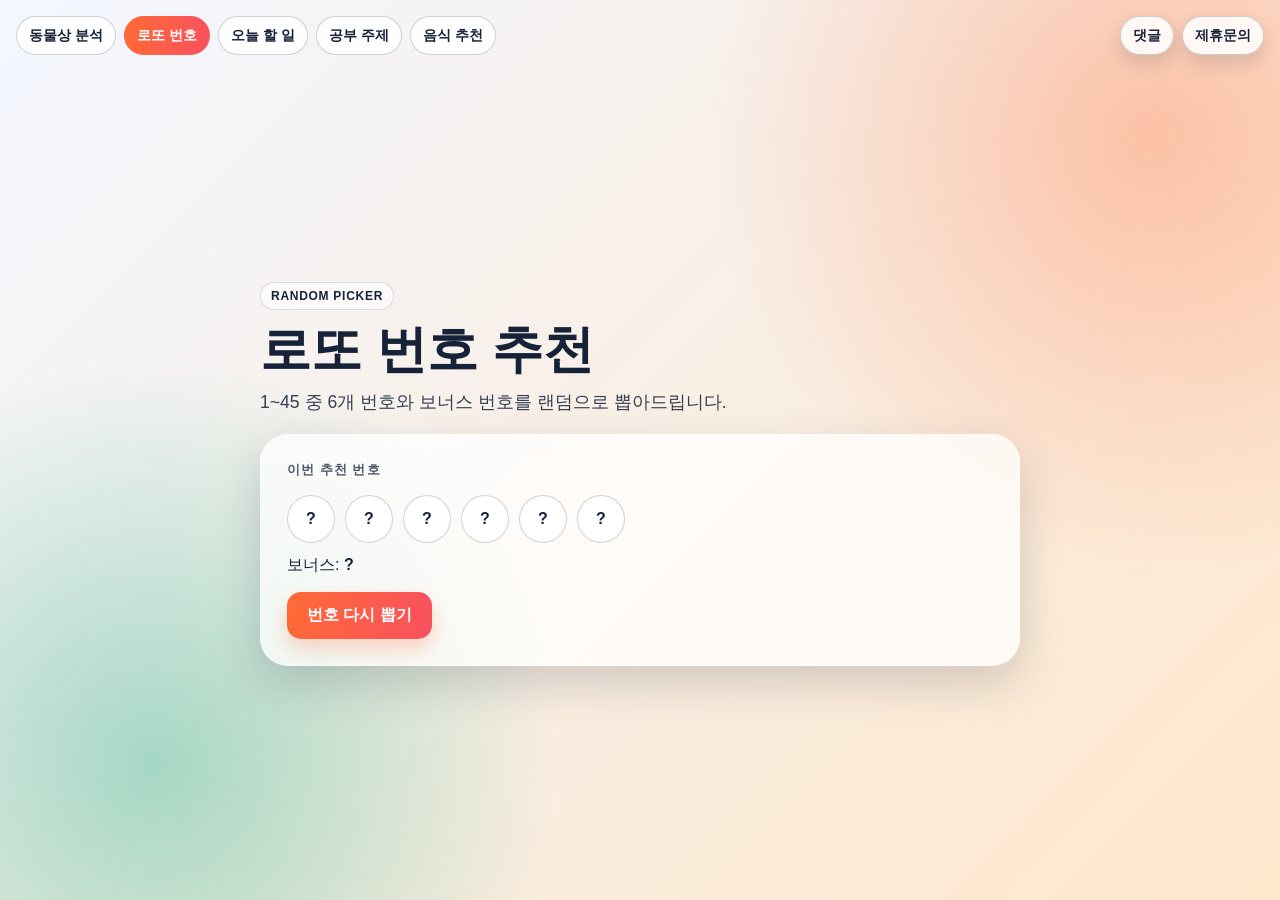
==== index.html @ 951d2eaa "Add Google AdSense site-wide integration" ====
<!doctype html>
<html lang="ko">
<head>
  <meta charset="UTF-8" />
  <meta name="viewport" content="width=device-width, initial-scale=1.0" />
  <title>랜덤 추천 - 로또 번호</title>
  <meta name="description" content="랜덤 로또 번호 추천" />
  <meta name="google-adsense-account" content="ca-pub-5048682590613548" />
  <script async src="https://pagead2.googlesyndication.com/pagead/js/adsbygoogle.js?client=ca-pub-5048682590613548" crossorigin="anonymous"></script>
  <link rel="preconnect" href="https://fonts.googleapis.com" />
  <link rel="preconnect" href="https://fonts.gstatic.com" crossorigin />
  <link href="https://fonts.googleapis.com/css2?family=Black+Han+Sans&family=SUIT:wght@400;600;700;800&display=swap" rel="stylesheet" />
  <link href="/style.css" rel="stylesheet" />
</head>
<body>
  <nav class="top-nav" aria-label="추천 페이지 이동">
    <a class="nav-link" href="/animal-face.html">동물상 분석</a>
    <a class="nav-link active" href="/">로또 번호</a>
    <a class="nav-link" href="/activity.html">오늘 할 일</a>
    <a class="nav-link" href="/study.html">공부 주제</a>
    <a class="nav-link" href="/lunch.html">음식 추천</a>
  </nav>

  <div class="action-fabs">
    <a class="top-fab comments-fab" href="/comments.html">댓글</a>
    <a class="top-fab partner-fab" href="/partner.html">제휴문의</a>
  </div>

  <main class="app">
    <header class="hero">
      <p class="badge">RANDOM PICKER</p>
      <h1>로또 번호 추천</h1>
      <p class="subtitle">1~45 중 6개 번호와 보너스 번호를 랜덤으로 뽑아드립니다.</p>
    </header>

    <section class="card" aria-live="polite">
      <p class="label">이번 추천 번호</p>
      <div id="lotto-result" class="lotto-balls">
        <span class="lotto-ball">?</span>
        <span class="lotto-ball">?</span>
        <span class="lotto-ball">?</span>
        <span class="lotto-ball">?</span>
        <span class="lotto-ball">?</span>
        <span class="lotto-ball">?</span>
      </div>
      <p class="bonus-line">보너스: <strong id="lotto-bonus">?</strong></p>
      <button id="lotto-button" type="button">번호 다시 뽑기</button>
    </section>
  </main>

  <script defer type="text/javascript" src="/main.js"></script>
</body>
</html>
---- style.css ----
:root {
  --bg-a: #f3f7ff;
  --bg-b: #ffe7cb;
  --ink: #152238;
  --accent: #ff6b35;
  --accent-2: #06a77d;
  --card: rgba(255, 255, 255, 0.74);
  --shadow: 0 18px 46px rgba(21, 34, 56, 0.18);
}

* {
  box-sizing: border-box;
}

body {
  margin: 0;
  min-height: 100vh;
  font-family: "SUIT", "Apple SD Gothic Neo", "Noto Sans KR", sans-serif;
  color: var(--ink);
  background:
    radial-gradient(circle at 90% 15%, rgba(255, 107, 53, 0.34), transparent 32%),
    radial-gradient(circle at 12% 85%, rgba(6, 167, 125, 0.34), transparent 30%),
    linear-gradient(135deg, var(--bg-a), var(--bg-b));
  display: grid;
  place-items: center;
  padding: 72px 24px 24px;
}

.top-nav {
  position: fixed;
  top: 16px;
  left: 16px;
  z-index: 30;
  display: flex;
  gap: 8px;
  flex-wrap: wrap;
}

.nav-link {
  text-decoration: none;
  border-radius: 999px;
  border: 1px solid rgba(21, 34, 56, 0.2);
  background: rgba(255, 255, 255, 0.86);
  color: var(--ink);
  font-size: 0.88rem;
  font-weight: 800;
  padding: 9px 12px;
  transition: transform 120ms ease, background-color 120ms ease, color 120ms ease;
}

.nav-link:hover {
  transform: translateY(-1px);
}

.nav-link.active {
  background: linear-gradient(105deg, var(--accent), #f9505f);
  border-color: transparent;
  color: #fff;
}

.action-fabs {
  position: fixed;
  top: 16px;
  right: 16px;
  z-index: 30;
  display: flex;
  gap: 8px;
}

.top-fab {
  text-decoration: none;
  border-radius: 999px;
  border: 1px solid rgba(21, 34, 56, 0.2);
  background: rgba(255, 255, 255, 0.86);
  color: var(--ink);
  font-size: 0.88rem;
  font-weight: 800;
  padding: 9px 12px;
  box-shadow: 0 8px 18px rgba(21, 34, 56, 0.14);
}

.app {
  width: min(760px, 100%);
  animation: enter 520ms ease-out both;
}

.hero {
  margin-bottom: 20px;
}

.badge {
  display: inline-block;
  margin: 0 0 12px;
  padding: 6px 10px;
  border-radius: 999px;
  background: rgba(255, 255, 255, 0.62);
  border: 1px solid rgba(21, 34, 56, 0.15);
  font-size: 12px;
  font-weight: 800;
  letter-spacing: 0.06em;
}

h1 {
  margin: 0;
  line-height: 1.08;
  font-family: "SUIT", "Apple SD Gothic Neo", "Noto Sans KR", sans-serif;
  font-weight: 600;
  font-size: clamp(2rem, 7vw, 3.2rem);
}

.subtitle {
  margin: 12px 0 0;
  font-size: clamp(1rem, 1.9vw, 1.1rem);
  opacity: 0.85;
}

.card {
  backdrop-filter: blur(7px);
  background: var(--card);
  border: 1px solid rgba(255, 255, 255, 0.55);
  border-radius: 28px;
  box-shadow: var(--shadow);
  padding: 26px;
}

.label {
  margin: 0;
  font-size: 13px;
  font-weight: 800;
  letter-spacing: 0.08em;
  text-transform: uppercase;
  opacity: 0.74;
}

h2 {
  margin: 10px 0;
  font-size: clamp(1.6rem, 4vw, 2.2rem);
  line-height: 1.14;
}

.card p {
  margin: 0 0 16px;
}

button {
  border: 0;
  border-radius: 14px;
  padding: 13px 20px;
  font-size: 1rem;
  font-weight: 800;
  cursor: pointer;
  color: #fff;
  background: linear-gradient(105deg, var(--accent), #f9505f);
  transition: transform 120ms ease, filter 120ms ease;
  box-shadow: 0 10px 20px rgba(255, 107, 53, 0.28);
}

button:hover {
  transform: translateY(-1px);
  filter: saturate(1.05);
}

.lotto-balls {
  display: flex;
  flex-wrap: wrap;
  gap: 10px;
  margin: 12px 0;
}

.filters {
  display: flex;
  flex-wrap: wrap;
  gap: 8px;
  margin: 12px 0 10px;
}

.food-filter {
  border: 1px solid rgba(21, 34, 56, 0.2);
  background: rgba(255, 255, 255, 0.7);
  color: var(--ink);
  border-radius: 999px;
  padding: 8px 12px;
  font-size: 0.9rem;
  font-weight: 700;
  cursor: pointer;
  transition: transform 120ms ease, background-color 120ms ease, color 120ms ease;
}

.food-filter:hover {
  transform: translateY(-1px);
}

.food-filter.active {
  background: linear-gradient(105deg, var(--accent), #f9505f);
  border-color: transparent;
  color: #fff;
}

.lotto-ball {
  width: 48px;
  height: 48px;
  border-radius: 999px;
  display: grid;
  place-items: center;
  background: rgba(255, 255, 255, 0.92);
  border: 1px solid rgba(21, 34, 56, 0.2);
  font-weight: 800;
}

.bonus-line {
  margin-bottom: 16px;
  font-size: 1rem;
}

.contact-card {
  margin-top: 16px;
}

.contact-title {
  margin: 10px 0 16px;
  font-size: clamp(1.35rem, 2.5vw, 1.75rem);
}

#partner-form {
  display: grid;
  gap: 12px;
}

.form-grid {
  display: grid;
  grid-template-columns: repeat(2, minmax(0, 1fr));
  gap: 10px;
}

#partner-form label {
  display: grid;
  gap: 6px;
  font-size: 0.92rem;
  font-weight: 600;
}

#partner-form input,
#partner-form textarea {
  width: 100%;
  border: 1px solid rgba(21, 34, 56, 0.22);
  border-radius: 10px;
  padding: 10px 12px;
  font: inherit;
  background: rgba(255, 255, 255, 0.86);
  color: var(--ink);
}

#partner-form textarea {
  resize: vertical;
  min-height: 120px;
}

#partner-submit {
  background: linear-gradient(105deg, var(--accent-2), #0f9d79);
  box-shadow: 0 10px 20px rgba(6, 167, 125, 0.25);
}

#partner-submit:disabled {
  opacity: 0.7;
  cursor: wait;
}

.partner-status {
  margin: 2px 0 0;
  min-height: 1.2em;
  font-size: 0.92rem;
}

.animal-status {
  margin: 12px 0 14px;
  font-size: 0.95rem;
  opacity: 0.9;
}

#animal-file {
  display: block;
  margin-top: 8px;
  margin-bottom: 10px;
}

#animal-predict {
  margin-bottom: 0;
}

.preview-container {
  width: 260px;
  max-width: 100%;
  min-height: 260px;
  border-radius: 18px;
  overflow: hidden;
  border: 1px solid rgba(21, 34, 56, 0.2);
  background: rgba(255, 255, 255, 0.75);
  display: grid;
  place-items: center;
}

.preview-image {
  width: 100%;
  height: auto;
  display: block;
  object-fit: cover;
}

.preview-image:not([src]),
.preview-image[src=""] {
  display: none;
}

.prediction-list {
  margin-top: 14px;
  display: grid;
  gap: 8px;
}

.prediction-row {
  border-radius: 10px;
  border: 1px solid rgba(21, 34, 56, 0.18);
  background: rgba(255, 255, 255, 0.78);
  padding: 9px 10px;
}

.prediction-row.top {
  border-color: rgba(255, 107, 53, 0.5);
}

.prediction-text {
  font-size: 0.95rem;
  font-weight: 700;
  margin-bottom: 7px;
}

.prediction-bar {
  height: 10px;
  border-radius: 999px;
  background: rgba(21, 34, 56, 0.12);
  overflow: hidden;
}

.prediction-fill {
  height: 100%;
  width: 0;
  border-radius: inherit;
  background: linear-gradient(105deg, var(--accent), #f9505f);
  transition: width 220ms ease;
}

.prediction-row.top .prediction-fill {
  background: linear-gradient(105deg, var(--accent-2), #0f9d79);
}

@keyframes enter {
  from {
    opacity: 0;
    transform: translateY(14px);
  }
  to {
    opacity: 1;
    transform: translateY(0);
  }
}

@media (max-width: 700px) {
  body {
    padding: 78px 16px 16px;
  }

  .top-nav {
    top: 10px;
    left: 10px;
    gap: 6px;
  }

  .action-fabs {
    top: 10px;
    right: 10px;
  }

  .card {
    padding: 22px;
    border-radius: 22px;
  }

  button {
    width: 100%;
  }

  .form-grid {
    grid-template-columns: 1fr;
  }
}
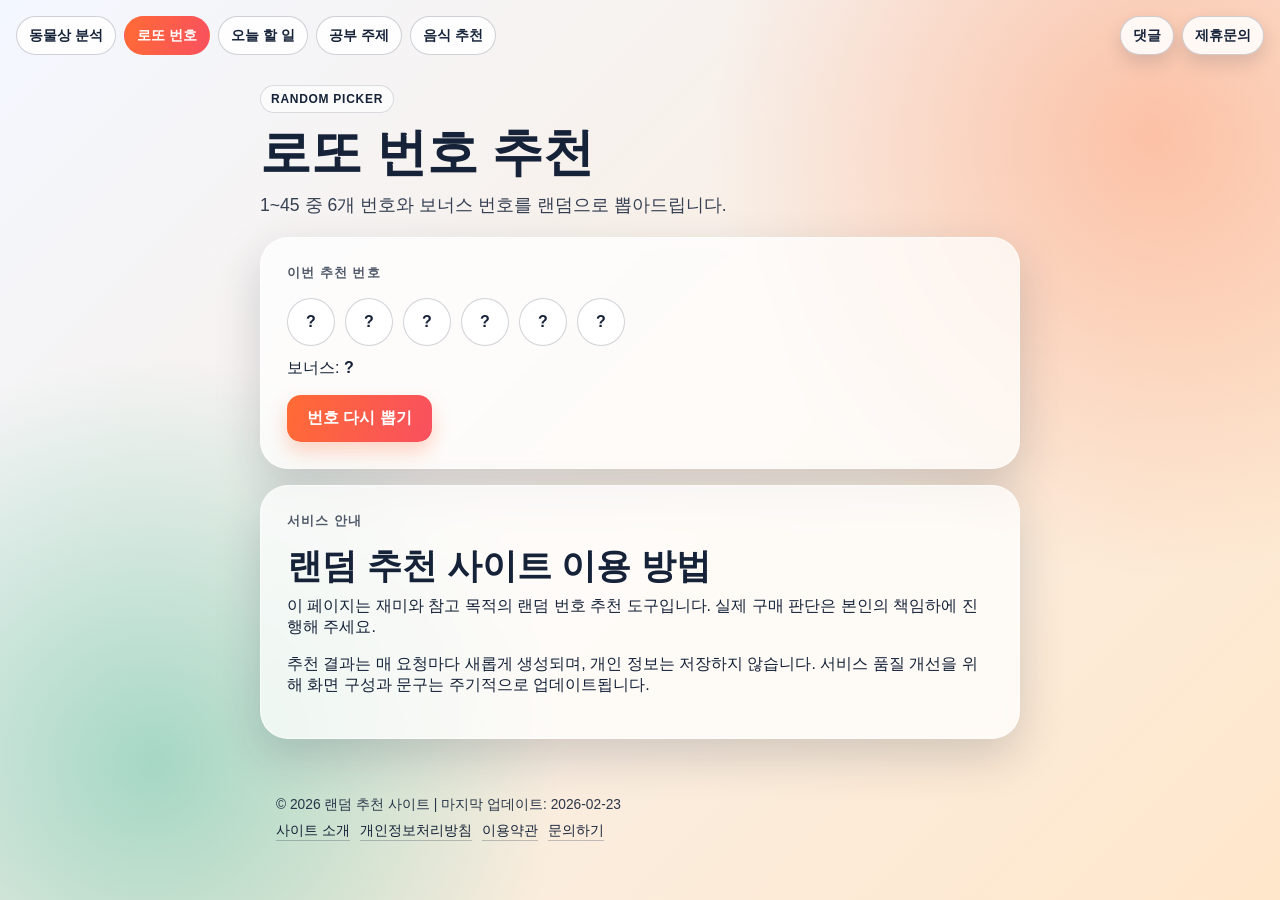
==== commit 1e53014b: "Strengthen site content and policy pages for AdSense review" ====
--- a/index.html
+++ b/index.html
@@ -46,7 +46,24 @@
       <p class="bonus-line">보너스: <strong id="lotto-bonus">?</strong></p>
       <button id="lotto-button" type="button">번호 다시 뽑기</button>
     </section>
+
+    <section class="card info-card">
+      <p class="label">서비스 안내</p>
+      <h2>랜덤 추천 사이트 이용 방법</h2>
+      <p>이 페이지는 재미와 참고 목적의 랜덤 번호 추천 도구입니다. 실제 구매 판단은 본인의 책임하에 진행해 주세요.</p>
+      <p>추천 결과는 매 요청마다 새롭게 생성되며, 개인 정보는 저장하지 않습니다. 서비스 품질 개선을 위해 화면 구성과 문구는 주기적으로 업데이트됩니다.</p>
+    </section>
   </main>
+
+  <footer class="site-footer">
+    <p>© 2026 랜덤 추천 사이트 | 마지막 업데이트: 2026-02-23</p>
+    <nav class="footer-links" aria-label="정책 페이지">
+      <a href="/about.html">사이트 소개</a>
+      <a href="/privacy.html">개인정보처리방침</a>
+      <a href="/terms.html">이용약관</a>
+      <a href="/partner.html">문의하기</a>
+    </nav>
+  </footer>
 
   <script defer type="text/javascript" src="/main.js"></script>
 </body>
--- a/style.css
+++ b/style.css
@@ -142,6 +142,10 @@
   margin: 0 0 16px;
 }
 
+.info-card {
+  margin-top: 16px;
+}
+
 button {
   border: 0;
   border-radius: 14px;
@@ -353,6 +357,30 @@
   background: linear-gradient(105deg, var(--accent-2), #0f9d79);
 }
 
+.site-footer {
+  width: min(760px, 100%);
+  margin-top: 16px;
+  padding: 14px 16px 22px;
+  color: rgba(21, 34, 56, 0.9);
+  font-size: 0.86rem;
+}
+
+.site-footer p {
+  margin: 0 0 8px;
+}
+
+.footer-links {
+  display: flex;
+  flex-wrap: wrap;
+  gap: 10px;
+}
+
+.footer-links a {
+  color: var(--ink);
+  text-decoration: none;
+  border-bottom: 1px solid rgba(21, 34, 56, 0.25);
+}
+
 @keyframes enter {
   from {
     opacity: 0;
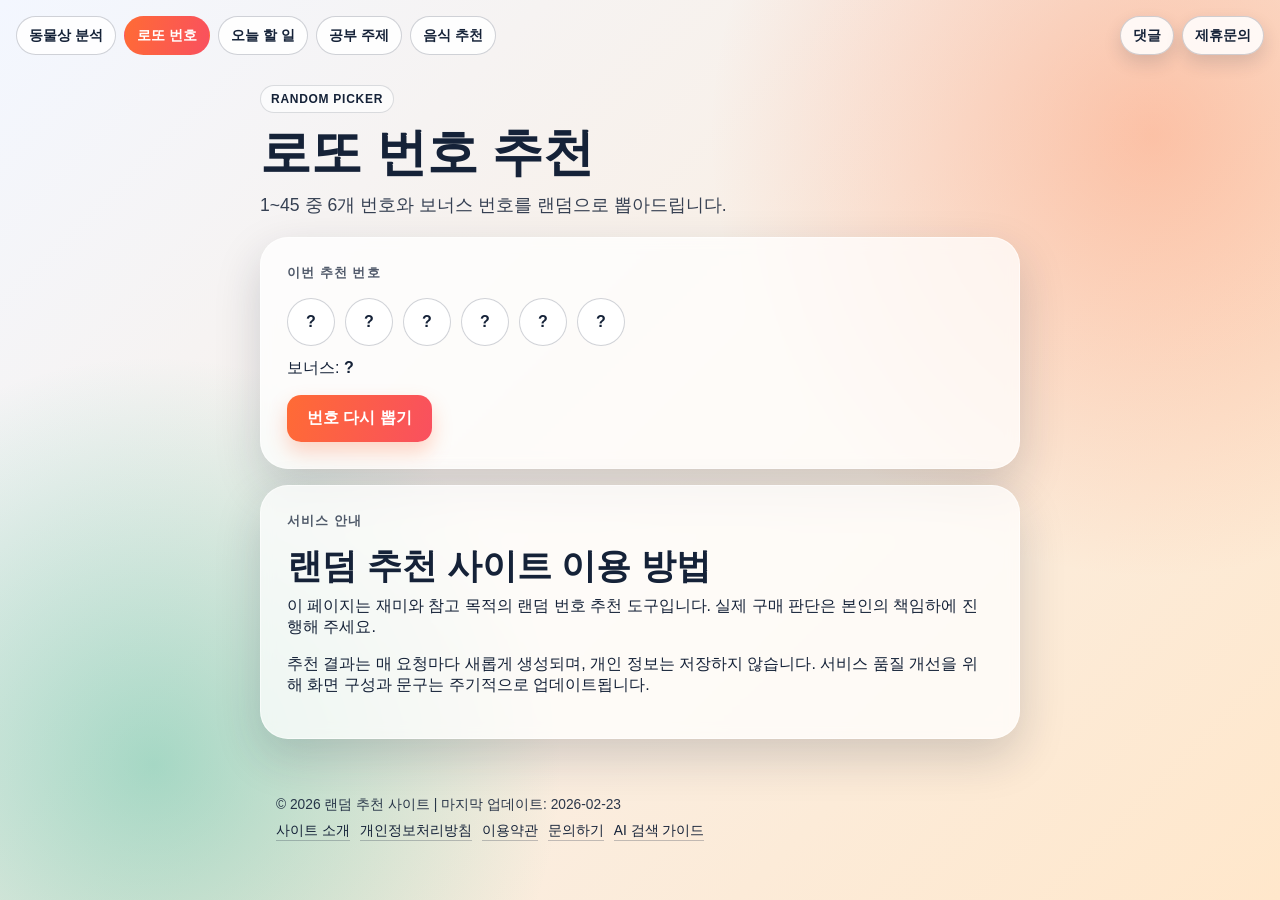
==== commit c096c713: "Add GEO guide page and AI-search oriented internal linking" ====
--- a/index.html
+++ b/index.html
@@ -1,6 +1,6 @@
 <!doctype html>
-<html lang="ko">
-<head>
+<html lang="ko-KR">
+  <head>
   <meta charset="UTF-8" />
   <meta name="viewport" content="width=device-width, initial-scale=1.0" />
   <title>랜덤 추천 - 로또 번호</title>
@@ -11,6 +11,48 @@
   <link rel="preconnect" href="https://fonts.gstatic.com" crossorigin />
   <link href="https://fonts.googleapis.com/css2?family=Black+Han+Sans&family=SUIT:wght@400;600;700;800&display=swap" rel="stylesheet" />
   <link href="/style.css" rel="stylesheet" />
+  <link rel="icon" type="image/svg+xml" href="/favicon.svg" />
+  <link rel="apple-touch-icon" href="/apple-touch-icon.png" />
+  <!-- SEO:START -->
+  <link rel="canonical" href="https://vive-6f4.pages.dev/" />
+  <meta name="robots" content="index,follow,max-image-preview:large,max-snippet:-1,max-video-preview:-1" />
+  <meta name="theme-color" content="#0f172a" />
+  <meta name="application-name" content="랜덤 추천" />
+  <meta name="apple-mobile-web-app-title" content="랜덤 추천" />
+  <meta property="og:site_name" content="랜덤 추천" />
+  <meta property="og:locale" content="ko_KR" />
+  <meta property="og:type" content="website" />
+  <meta property="og:title" content="랜덤 추천 - 로또 번호" />
+  <meta property="og:description" content="랜덤 로또 번호 추천" />
+  <meta property="og:url" content="https://vive-6f4.pages.dev/" />
+  <meta property="og:image" content="https://vive-6f4.pages.dev/og-image.png" />
+  <meta property="og:image:width" content="1200" />
+  <meta property="og:image:height" content="630" />
+  <meta name="twitter:card" content="summary_large_image" />
+  <meta name="twitter:title" content="랜덤 추천 - 로또 번호" />
+  <meta name="twitter:description" content="랜덤 로또 번호 추천" />
+  <meta name="twitter:image" content="https://vive-6f4.pages.dev/og-image.png" />
+  <link rel="manifest" href="/site.webmanifest" />
+  <script type="application/ld+json">
+{"@context": "https://schema.org", "@graph": [{"@type": "WebSite", "name": "랜덤 추천", "url": "https://vive-6f4.pages.dev/", "inLanguage": "ko-KR"}, {"@type": "Organization", "name": "랜덤 추천", "url": "https://vive-6f4.pages.dev/", "logo": "https://vive-6f4.pages.dev/apple-touch-icon.png"}, {"@context": "https://schema.org", "@type": "WebPage", "name": "랜덤 추천 - 로또 번호", "description": "랜덤 로또 번호 추천", "url": "https://vive-6f4.pages.dev/", "inLanguage": "ko-KR", "isPartOf": {"@type": "WebSite", "name": "랜덤 추천", "url": "https://vive-6f4.pages.dev/"}, "dateModified": "2026-02-23"}]}
+  </script>
+  <!-- SEO:END -->
+  <!-- Google tag (gtag.js) -->
+  <script async src="https://www.googletagmanager.com/gtag/js?id=G-5P3TYHNJZJ"></script>
+  <script>
+    window.dataLayer = window.dataLayer || [];
+    function gtag(){dataLayer.push(arguments);}
+    gtag('js', new Date());
+
+    gtag('config', 'G-5P3TYHNJZJ');
+  </script>
+  <script type="text/javascript">
+    (function(c,l,a,r,i,t,y){
+        c[a]=c[a]||function(){(c[a].q=c[a].q||[]).push(arguments)};
+        t=l.createElement(r);t.async=1;t.src="https://www.clarity.ms/tag/"+i;
+        y=l.getElementsByTagName(r)[0];y.parentNode.insertBefore(t,y);
+    })(window, document, "clarity", "script", "vlq3kfzymv");
+  </script>
 </head>
 <body>
   <nav class="top-nav" aria-label="추천 페이지 이동">
@@ -62,6 +104,7 @@
       <a href="/privacy.html">개인정보처리방침</a>
       <a href="/terms.html">이용약관</a>
       <a href="/partner.html">문의하기</a>
+      <a href="/geo.html">AI 검색 가이드</a>
     </nav>
   </footer>
 
